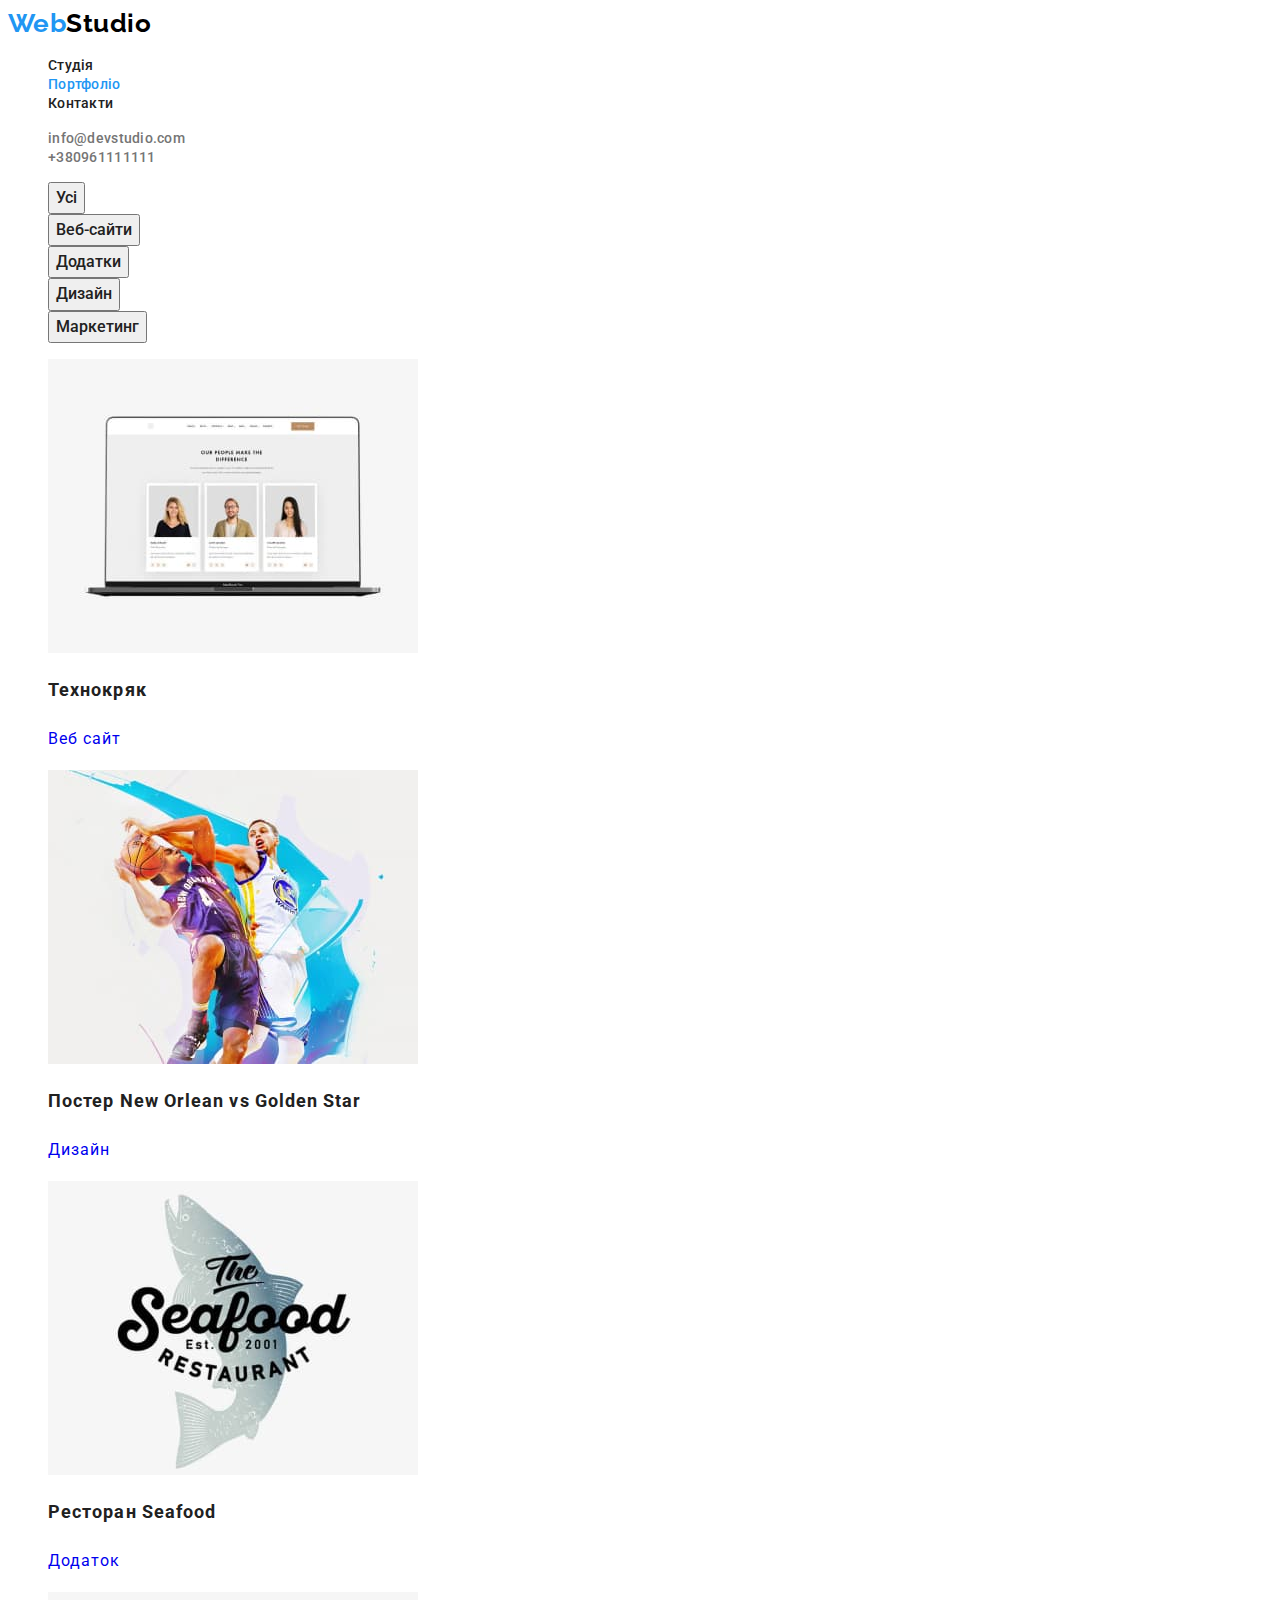
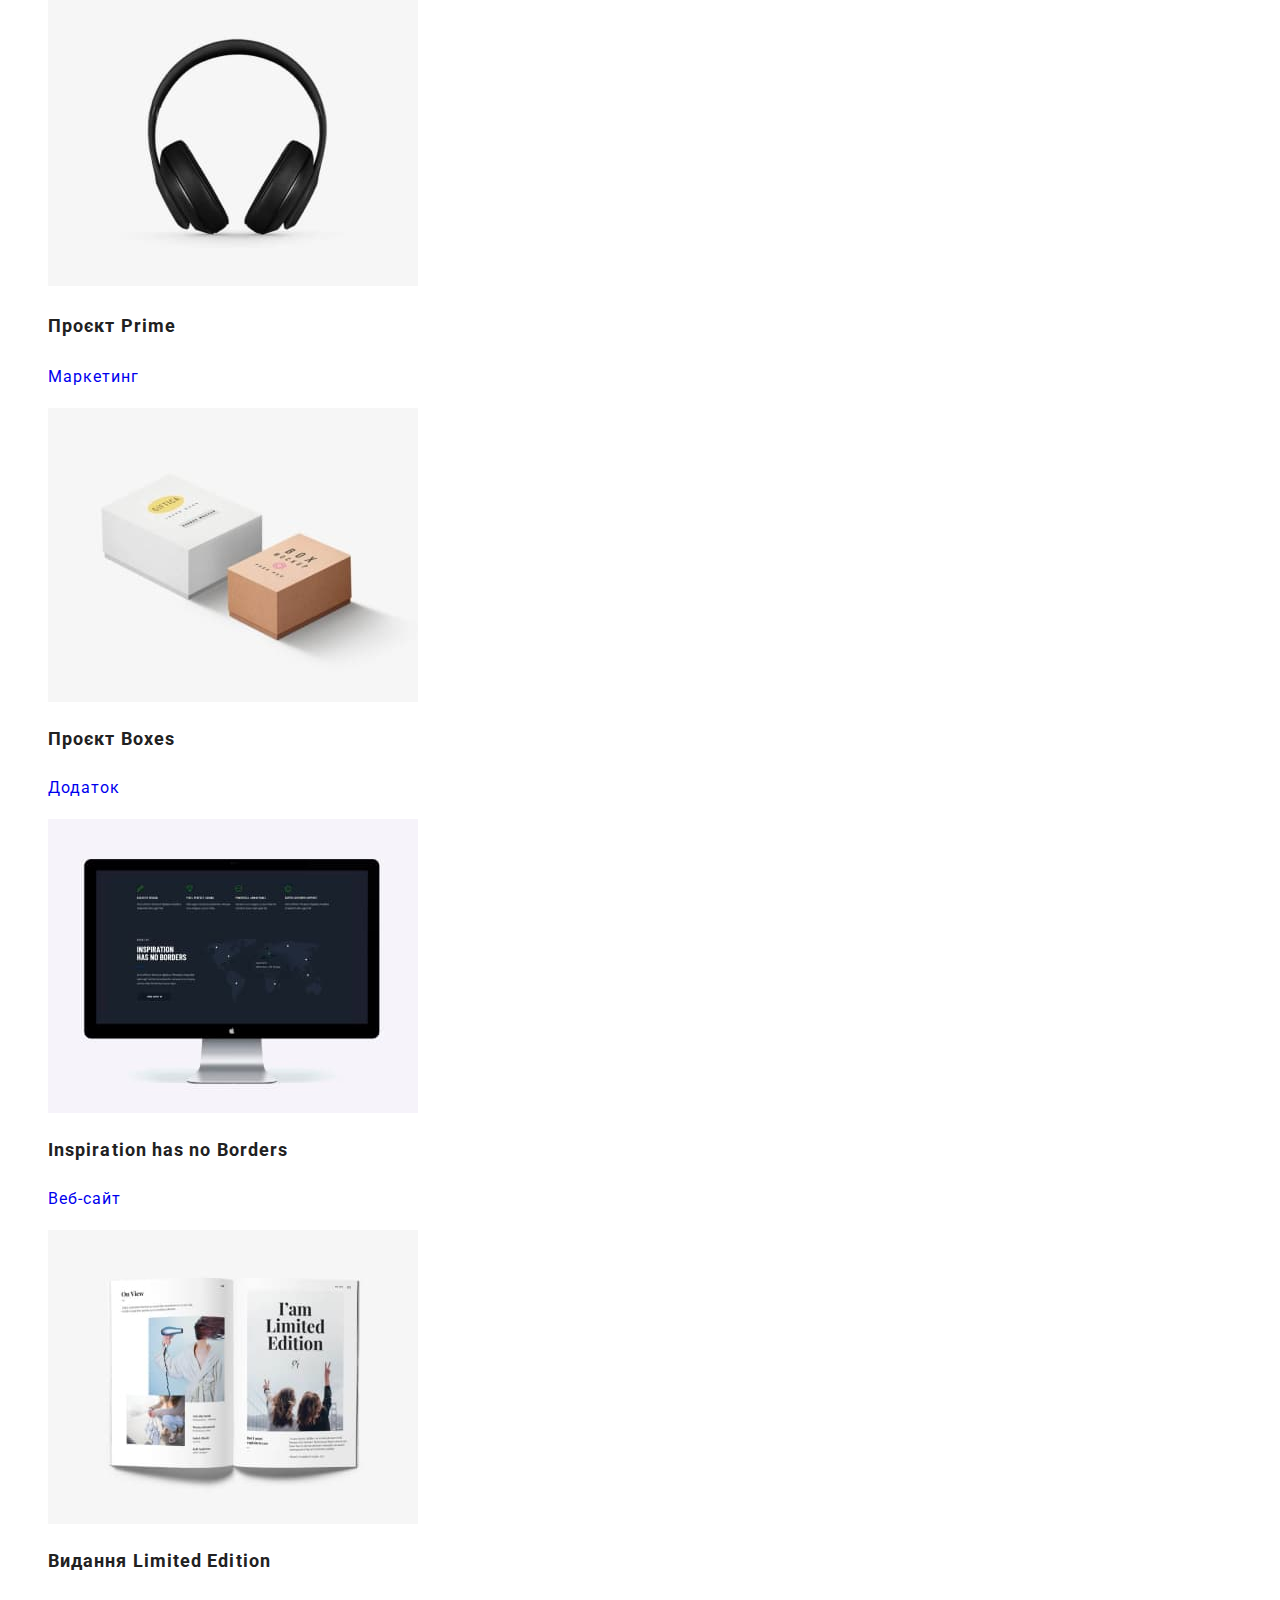
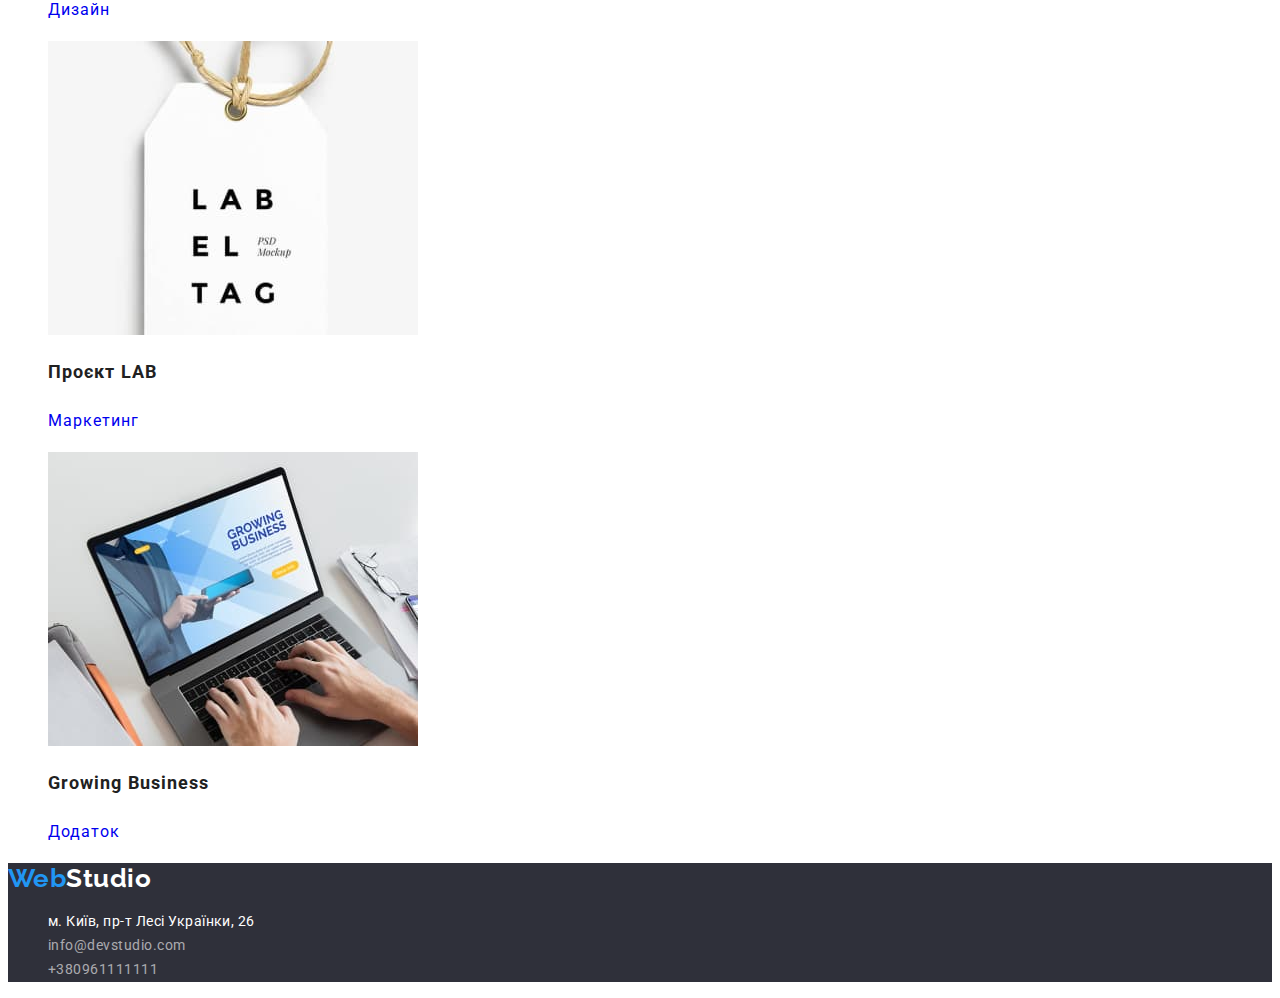
==== portfolio.html @ b1cc5247 "Initial commit" ====
<!DOCTYPE html>
<html lang="uk">

<head>
    <meta charset="UTF-8">
    <meta http-equiv="X-UA-Compatible" content="IE=edge">
    <meta name="viewport" content="width=device-width, initial-scale=1.0">
    <title>WebStudio</title>
    <link rel="preconnect" href="https://fonts.googleapis.com">
    <link rel="preconnect" href="https://fonts.gstatic.com" crossorigin>
    <link href="https://fonts.googleapis.com/css2?family=Raleway:wght@700&family=Roboto:wght@400;500;700;900&display=swap"
        rel="stylesheet"> 
        
    <link rel="stylesheet" href="./css/styles.css">
</head>

<body>
    <!--шапка сайта-->
    <header class="page-header">
        <nav>
            <a href=".index.html" class="logo">
                <span>Web</span><span class="logo-studioheader">Studio</span> </a>
            <ul class ="nav">
                <li> <a class="nav-link" href="./index.html"> Студія </a></li>
                <li> <a class="nav-link current" href="./portfolio.html" > Портфоліо </a></li>
                <li> <a class="nav-link" href="#" > Контакти </a></li>
            </ul>
        </nav>

        <ul class="contact">
            <li> <a class="contact-list" href="mailto:info@devstudio.com">info@devstudio.com </a> </li>
            <li> <a class="contact-list" href="tel:+380961111111">+380961111111</a></li>
        </ul>
    </header>

    <!-- універсальний контент сторінки -->
    <main>
        
        <section>

            <h1 class = "visually-hidden"> Portfolio </h1>
            
                     
            <Ul>

                <li> <button type ="button" class="portfolio-button"> Усі </button> </li>
                <li> <button type ="button" class="portfolio-button">  Веб-сайти </button> </li>
                <li> <button type ="button" class="portfolio-button">  Додатки </button> </li>
                <li> <button type ="button" class="portfolio-button"> Дизайн  </button> </li>
                <li> <button type ="button" class="portfolio-button">  Маркетинг </button> </li>

            </Ul>

                <Ul>
                <li>
                    <a class="project" href="#">
                    <img src="./images/technokriak.jpg" alt="Технокряк вебсайти" width="370" class="photo-background">
                    <h2 class="projects-title"> Технокряк </h2>
                    <p class="projects-filter"> Веб сайт </p>
                    </a>
                </li>
                <li>
                    <a class="project" href="#">
                    <img src="./images/neworlean.jpg" alt="Постер New Orlean vs Golden Star" width="370" class="photo-background">
                    <h2 class="projects-title"> Постер New Orlean vs Golden Star </h2>
                    <p class="projects-filter"> Дизайн </p>
                    </a>
                </li>
                <li>
                    <a class="project" href="#">
                    <img src="./images/seafood.jpg" alt=" Додаток ресторана Seafood" width="370" class="photo-background">
                    <h2 class="projects-title"> Ресторан Seafood </h2>
                    <p class="projects-filter"> Додаток </p>
                    </a>
                </li>
                <li>
                    <a class="project" href="#">
                    <img src="./images/prime.jpg" alt="Проєкт Prime" width="370" class="photo-background">
                    <h3 class="projects-title"> Проєкт Prime </h3>
                    <p class="projects-filter"> Маркетинг </p>
                    </a>
                </li>
                <li>
                    <a class="project" href="#">
                    <img src="./images/boxes.jpg" alt="Додаток Boxes" width="370" class="photo-background">
                    <h2 class="projects-title"> Проєкт Boxes </h2>
                    <p class="projects-filter"> Додаток </p>
                    </a>
                </li>
                <li>
                    <a class="project" href="#">
                    <img src="./images/inspiration.jpg" alt=" Веб сайт Inspiration has no borders" width="370" class="photo-background">
                    <h2 class="projects-title"> Inspiration has no Borders </h2>
                    <p class="projects-filter"> Веб-сайт </p>
                    </a>
                </li>
                <li>
                    <a class="project" href="#"> 
                    <img src="./images/limitededition.jpg" alt="Видання Limited Edition" width="370" class="photo-background">
                    <h2 class="projects-title"> Видання Limited Edition </h2>
                    <p class="projects-filter"> Дизайн </p>
                    </a>
                </li>
                <li>
                    <a class="project" href="#">
                    <img src="./images/lab.jpg" alt="Проєкт Lab" width="370" class="photo-background">
                <h2 class="projects-title"> Проєкт LAB </h2>
                <p class="projects-filter"> Маркетинг </p>
                    </a>
                </li>
                <li>
                    <a class="project" href="#">
                    <img src="./images/growingbusiness.jpg" alt="Додаток Growing Business" width="370" class="photo-background">
                    <h2 class="projects-title"> Growing Business </h2>
                    <p class="projects-filter"> Додаток </p>
                    </a>
                </li>

            </Ul>


        </section>


    </main>

    <!-- підвал сайта -->
    <footer>
        <a href=".index.html" class="logo">
            <span class="logo-web">Web</span><span class="logo-studiofooter">Studio</span> </a>
        <address>
            <Ul>
                <li> <a class="address-list googlemap" href="https://goo.gl/maps/CPtrU1FHBa2aNyZL9" target="_blank" rel="noopener noreferrer nofollow"> м. Київ, пр-т Лесі Українки, 26</a></li>
                <li> <a class="address-list email" href="mailto:info@devstudio.com"> info@devstudio.com </a> </li>
                <li> <a class="address-list phone" href="tel:+380961111111"> +380961111111</a> </li>
            </Ul>
        </address>
    </footer>
    </body>
    
    </html>
---- css/styles.css ----
:root {

    --paragraf-color: #757575;
    --header-color: #212121;
    --text-accent-color: #2196F3;
    --background-color: #ffffff;
    --secondary-background-color: #F5F4FA;
}

body {
background-color: var(--background-color);
color: var(--paragraf-color);
font-family: 'Roboto', sans-serif;
letter-spacing: 0.03em;


}

/* прибирання маркерів */
ul {
list-style: none;
}

/*фоновий колір Наші Цінності - #F5F5F5*/
/*фоновий колір для Наша Команда - #F5F4FA*/
/*білий колір #FFFFFF*/
/* основний колір тексту сірий - #757575 */
/* другорядний колір тексту чорний- заголовки - #212121 */
/*колір акценту текста синій #2196F3  */
/*додатковий чорний на лого - #000000 */
/*фоновий колір героя та футера- #2F303A*/
/* колір телефону та пошти в футері - rgba(255, 255, 255, 0.6)*/

/* стилі хедера */

.logo {
    color: var(--text-accent-color);

    font-family: 'Raleway', sans-serif;
    font-weight: 700;
    font-size: 26px;
    line-height: 1.2;
 
    text-decoration: none;
  
}

.logo-studioheader { 
color: #000000;

}

.logo-studiofooter {
color: var(--background-color);

}

.nav .nav-link.current {
    color: var(--text-accent-color);
}
.nav-link {
    color: var(--header-color);

    font-weight: 500;
    font-size: 14px;
    line-height: 1.14;
    letter-spacing: 0.02em;
    text-decoration: none;
    list-style-type: none;
}
.nav-link:hover, .nav-link:focus {
    color: var(--text-accent-color);

    font-weight: 500;
    font-size: 14px;
    line-height: 1.14;
    letter-spacing: 0.02em;
} 

.contact-list {
    color: var(--paragraf-color);

    font-weight: 500;
    font-size: 14px;
    line-height: 1.14;
    letter-spacing: 0.02em;
    text-decoration: none;
    
}

.contact-list:hover, .contact-list:focus {
    color: var(--text-accent-color);

    font-weight: 500;
    font-size: 14px;
    line-height: 1.14;
    letter-spacing: 0.02em;
}

    /* стилі головної сторінки */

.hero {
    background-color: #2F303A;
}

.hero-title {
    color: var(--background-color);
  
        font-weight: 900;
        font-size: 44px;
        line-height: 1.36;
        text-align: center;
        letter-spacing: 0.06em;
        text-transform: uppercase;
}


.hero-button {
    background-color: var(--text-accent-color);
    color: var(--background-color);

    font-family: inherit;
        font-weight: 700;
        font-size: 16px;
        line-height: 1.88;
        text-align: center;
        letter-spacing: 0.06em;

        cursor: pointer
}

.hero-button:hover, .hero-button:focus {
    background-color: #188CE8;
    
    }
.visually-hidden {
    position: absolute;
    white-space: nowrap;
    width: 1px;
    height: 1px;
    overflow: hidden;
    border: 0;
    padding: 0;
    clip: rect(0 0 0 0);
    clip-path: inset(50%);
    margin: -1px;
}

.section-title {
    color: var(--header-color);

    font-weight: 700;
    font-size: 36px;
    line-height: 1.16;
    text-align: center;
}


.title-name {
    color: var(--header-color);

    font-weight: 700;
    font-size: 14px;
    line-height: 1.14;
    text-transform: uppercase;
}
.values {

    font-size: 14px;
    line-height: 1.71;
}

.team {
   background-color: var(--secondary-background-color); 
   
}

.team-item {
    background-color: var(--background-color);
}

.team-member {
    color: var(--header-color);

    font-weight: 500;
    font-size: 16px;
    line-height: 1.19;
}

.team-profession {
    font-weight: 400;
    font-size: 16px;
    line-height: 1.19;
}
/* стилі сторінки Портфоліо */

.portfolio-button {

    background-color: var (--secondary-background-color);
    color: var(--header-color);
    font-family: inherit;
    font-weight: 500;
    font-size: 16px;
    line-height: 1.63;

    cursor: pointer
}

.portfolio-button:hover, .portfolio-button:focus {

    background-color: var(--text-accent-color);
    color: var(--background-color);
   
}

.photo-background {
    background-color: #EEEEEE;
}

.project {
text-decoration: none;

}
     
.projects-title {
    color: var(--header-color);

    font-weight: 700;
    font-size: 18px;
    line-height: 2;
    letter-spacing: 0.06em;
    text-decoration: none;
    list-style-type: none;
}

.projects-filter {

    color: var(--paragraf-color)
    
    font-size: 16px;
    line-height: 1.88;
    letter-spacing: 0.06em;
}

/* стилі футера */

footer {
    background-color: #2F303A;
}


.address-list {

    font-style: normal;
    font-size: 14px;
    line-height: 1.71;
    text-decoration: none;
    list-style-type: none;
    }

.adress-list:focus,
.address-list:hover {
    color: var(--text-accent-color);

    font-style: normal;
    font-size: 14px;
    line-height: 1.71;
    
}

.googlemap {
    color: var(--background-color);
}

.email, .phone {color: rgba(255, 255, 255, 0.6) }
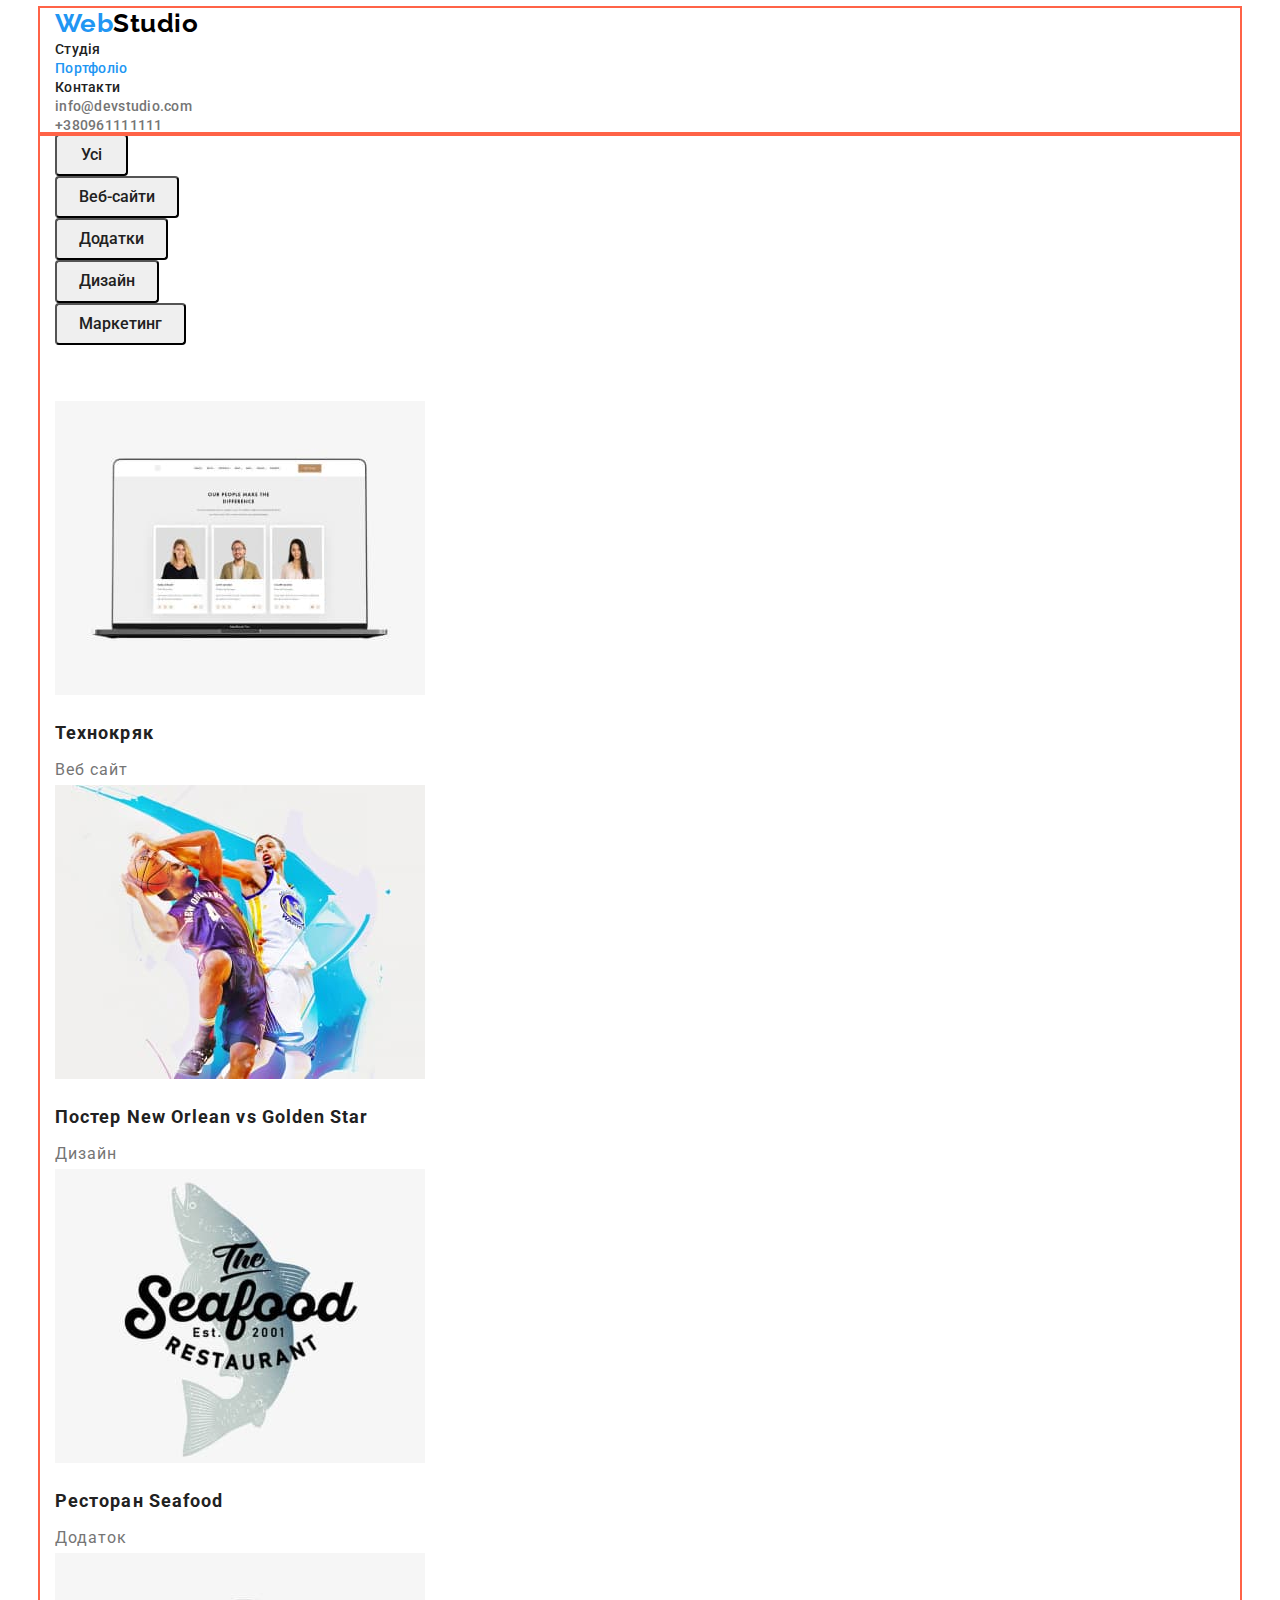
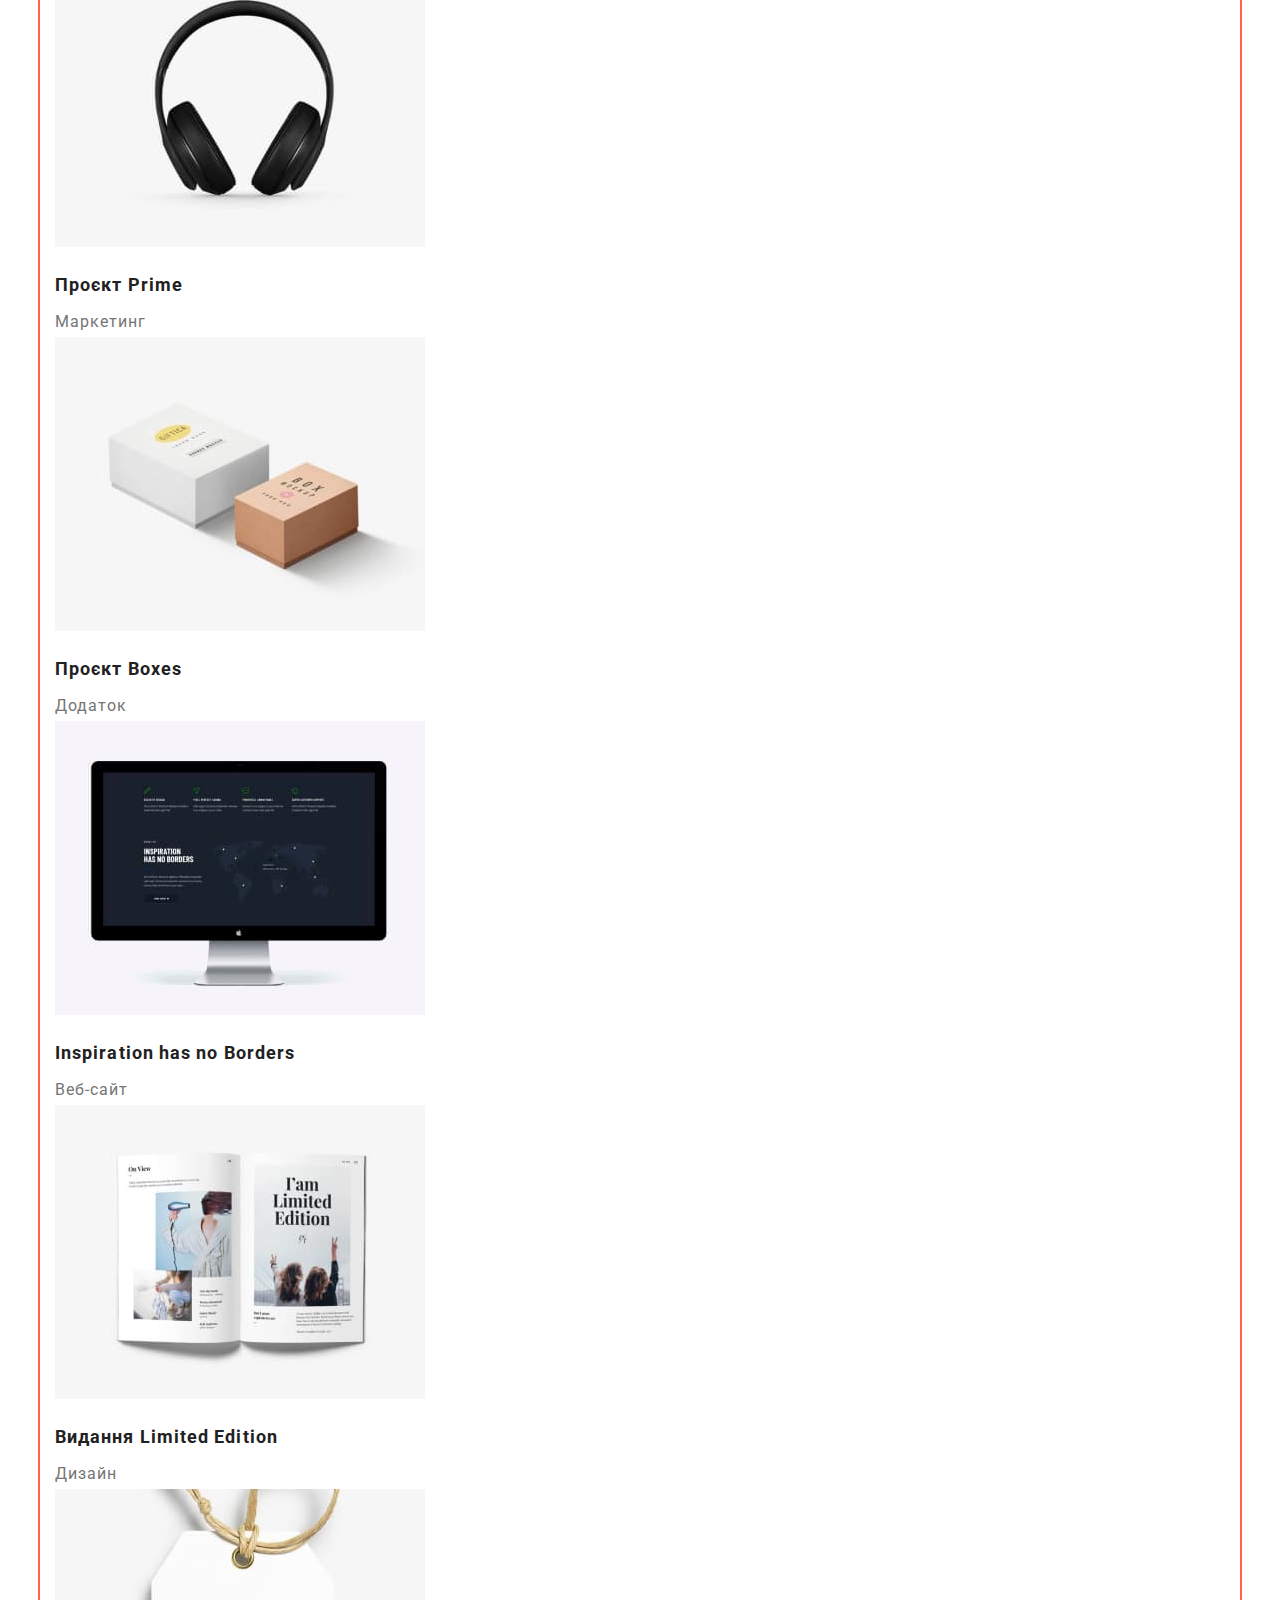
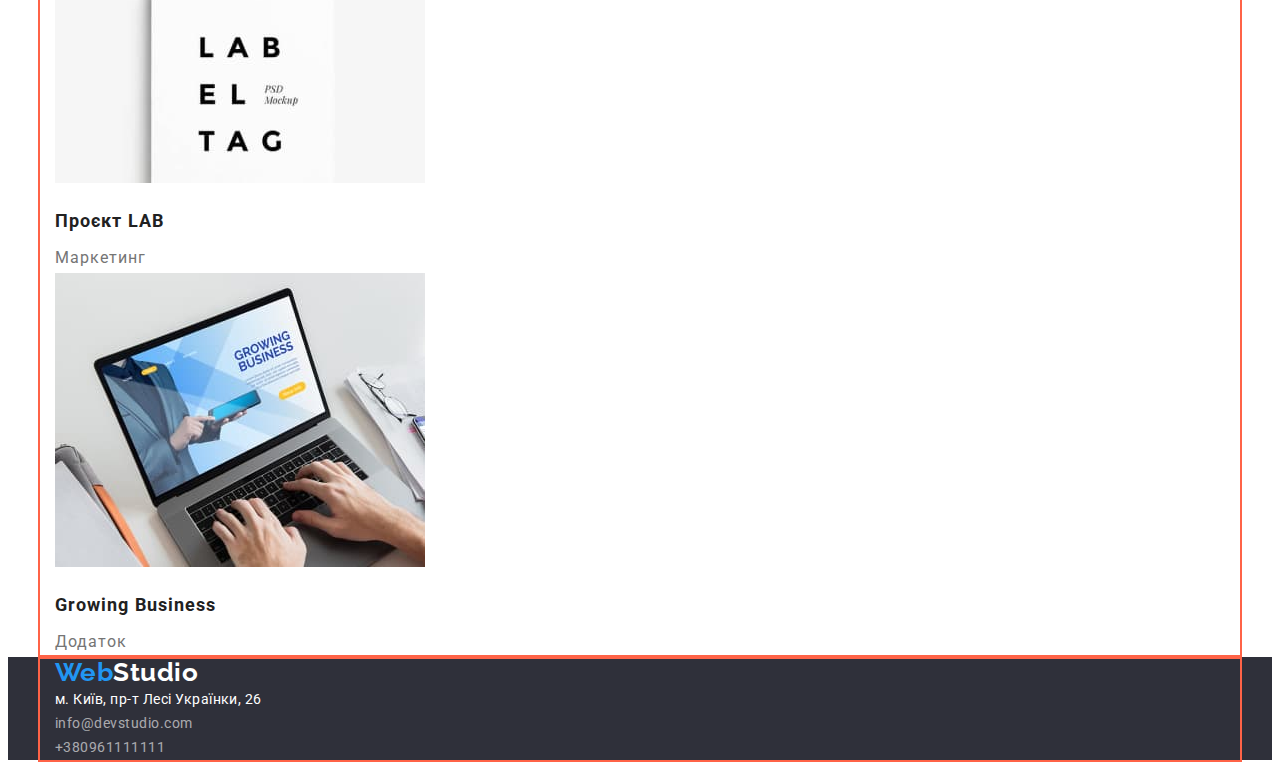
==== commit f7449445: "Домашка 3 марджини" ====
--- a/portfolio.html
+++ b/portfolio.html
@@ -10,13 +10,16 @@
     <link rel="preconnect" href="https://fonts.gstatic.com" crossorigin>
     <link href="https://fonts.googleapis.com/css2?family=Raleway:wght@700&family=Roboto:wght@400;500;700;900&display=swap"
         rel="stylesheet"> 
-        
+    <link rel="stylesheet" href="https://cdnjs.cloudflare.com/ajax/libs/modern-normalize/1.1.0/modern-normalize.min.css"
+        integrity="sha512-wpPYUAdjBVSE4KJnH1VR1HeZfpl1ub8YT/NKx4PuQ5NmX2tKuGu6U/JRp5y+Y8XG2tV+wKQpNHVUX03MfMFn9Q=="
+        crossorigin="anonymous" referrerpolicy="no-referrer" />
     <link rel="stylesheet" href="./css/styles.css">
 </head>
 
 <body>
     <!--шапка сайта-->
     <header class="page-header">
+        <div class="container">
         <nav>
             <a href=".index.html" class="logo">
                 <span>Web</span><span class="logo-studioheader">Studio</span> </a>
@@ -31,17 +34,18 @@
             <li> <a class="contact-list" href="mailto:info@devstudio.com">info@devstudio.com </a> </li>
             <li> <a class="contact-list" href="tel:+380961111111">+380961111111</a></li>
         </ul>
+        </div>
     </header>
 
     <!-- універсальний контент сторінки -->
     <main>
-        
         <section>
+            <div class="container"> 
 
             <h1 class = "visually-hidden"> Portfolio </h1>
             
                      
-            <Ul>
+            <Ul class="button-list">
 
                 <li> <button type ="button" class="portfolio-button"> Усі </button> </li>
                 <li> <button type ="button" class="portfolio-button">  Веб-сайти </button> </li>
@@ -51,66 +55,66 @@
 
             </Ul>
 
-                <Ul>
+                <Ul class="Project-list">
                 <li>
                     <a class="project" href="#">
-                    <img src="./images/technokriak.jpg" alt="Технокряк вебсайти" width="370" class="photo-background">
+                    <img  class="project-image" src="./images/technokriak.jpg" alt="Технокряк вебсайти" width="370" class="photo-background">
                     <h2 class="projects-title"> Технокряк </h2>
                     <p class="projects-filter"> Веб сайт </p>
                     </a>
                 </li>
                 <li>
                     <a class="project" href="#">
-                    <img src="./images/neworlean.jpg" alt="Постер New Orlean vs Golden Star" width="370" class="photo-background">
+                    <img class="project-image" src="./images/neworlean.jpg" alt="Постер New Orlean vs Golden Star" width="370" class="photo-background">
                     <h2 class="projects-title"> Постер New Orlean vs Golden Star </h2>
                     <p class="projects-filter"> Дизайн </p>
                     </a>
                 </li>
                 <li>
                     <a class="project" href="#">
-                    <img src="./images/seafood.jpg" alt=" Додаток ресторана Seafood" width="370" class="photo-background">
+                    <img class="project-image" src="./images/seafood.jpg" alt=" Додаток ресторана Seafood" width="370" class="photo-background">
                     <h2 class="projects-title"> Ресторан Seafood </h2>
                     <p class="projects-filter"> Додаток </p>
                     </a>
                 </li>
                 <li>
                     <a class="project" href="#">
-                    <img src="./images/prime.jpg" alt="Проєкт Prime" width="370" class="photo-background">
+                    <img class="project-image" src="./images/prime.jpg" alt="Проєкт Prime" width="370" class="photo-background">
                     <h3 class="projects-title"> Проєкт Prime </h3>
                     <p class="projects-filter"> Маркетинг </p>
                     </a>
                 </li>
                 <li>
                     <a class="project" href="#">
-                    <img src="./images/boxes.jpg" alt="Додаток Boxes" width="370" class="photo-background">
+                    <img class="project-image" src="./images/boxes.jpg" alt="Додаток Boxes" width="370" class="photo-background">
                     <h2 class="projects-title"> Проєкт Boxes </h2>
                     <p class="projects-filter"> Додаток </p>
                     </a>
                 </li>
                 <li>
                     <a class="project" href="#">
-                    <img src="./images/inspiration.jpg" alt=" Веб сайт Inspiration has no borders" width="370" class="photo-background">
+                    <img class="project-image" src="./images/inspiration.jpg" alt=" Веб сайт Inspiration has no borders" width="370" class="photo-background">
                     <h2 class="projects-title"> Inspiration has no Borders </h2>
                     <p class="projects-filter"> Веб-сайт </p>
                     </a>
                 </li>
                 <li>
                     <a class="project" href="#"> 
-                    <img src="./images/limitededition.jpg" alt="Видання Limited Edition" width="370" class="photo-background">
+                    <img class="project-image" src="./images/limitededition.jpg" alt="Видання Limited Edition" width="370" class="photo-background">
                     <h2 class="projects-title"> Видання Limited Edition </h2>
                     <p class="projects-filter"> Дизайн </p>
                     </a>
                 </li>
                 <li>
                     <a class="project" href="#">
-                    <img src="./images/lab.jpg" alt="Проєкт Lab" width="370" class="photo-background">
+                    <img class="project-image" src="./images/lab.jpg" alt="Проєкт Lab" width="370" class="photo-background">
                 <h2 class="projects-title"> Проєкт LAB </h2>
                 <p class="projects-filter"> Маркетинг </p>
                     </a>
                 </li>
                 <li>
                     <a class="project" href="#">
-                    <img src="./images/growingbusiness.jpg" alt="Додаток Growing Business" width="370" class="photo-background">
+                    <img class="project-image" src="./images/growingbusiness.jpg" alt="Додаток Growing Business" width="370" class="photo-background">
                     <h2 class="projects-title"> Growing Business </h2>
                     <p class="projects-filter"> Додаток </p>
                     </a>
@@ -118,7 +122,7 @@
 
             </Ul>
 
-
+            </div>
         </section>
 
 
@@ -126,7 +130,8 @@
 
     <!-- підвал сайта -->
     <footer>
-        <a href=".index.html" class="logo">
+        <div class="container">
+        <a href=".index.html" class="logo logo-footer">
             <span class="logo-web">Web</span><span class="logo-studiofooter">Studio</span> </a>
         <address>
             <Ul>
@@ -135,6 +140,7 @@
                 <li> <a class="address-list phone" href="tel:+380961111111"> +380961111111</a> </li>
             </Ul>
         </address>
+        </div>
     </footer>
     </body>
     
--- a/css/styles.css
+++ b/css/styles.css
@@ -14,12 +14,40 @@
 font-family: 'Roboto', sans-serif;
 letter-spacing: 0.03em;
 
-
-}
-
-/* прибирання маркерів */
+}
+
+/* Класс для обнуления базовых свойств у списков (ul) */
 ul {
 list-style: none;
+padding: 0;
+margin: 0;
+}
+
+/* Стили для обнуления верхних отступов у элементов */
+h1,
+h2,
+h3,
+h4,
+h5,
+h6,
+p {
+  margin-top: 0;
+}
+
+/* Класс для обнуления базовых свойств у ссылок */
+.link {
+  text-decoration: none;
+  color: inherit;
+}
+/* Свойства для корректного отображения картинок */
+img {
+  display: block;
+  max-width: 100%;
+  height: auto;
+}
+/* Свойства для обнуления курсива у address */
+address {
+  font-style: normal;
 }
 
 /*фоновий колір Наші Цінності - #F5F5F5*/
@@ -34,6 +62,22 @@
 
 /* стилі хедера */
 
+
+.page-header {
+    background-color: var(--background-color);
+}
+
+.container {
+    width: 1170px;
+    padding-left: 15px;
+    padding-right: 15px;
+    outline: 2px solid tomato;
+    margin-left: auto;
+    margin-right: auto;
+
+}
+
+
 .logo {
     color: var(--text-accent-color);
 
@@ -51,11 +95,17 @@
 
 }
 
+.logo-footer {
+    margin-bottom: 20px;
+
+}
+
 .logo-studiofooter {
 color: var(--background-color);
 
 }
 
+
 .nav .nav-link.current {
     color: var(--text-accent-color);
 }
@@ -101,10 +151,21 @@
     /* стилі головної сторінки */
 
 .hero {
+
+    outline: 2px solid tomato;
+
+    text-align: center;
     background-color: #2F303A;
-}
+    
+    }
 
 .hero-title {
+
+    outline: 2px solid #ffffff;
+
+    margin-top: 0;
+    margin-bottom: 30px;
+
     color: var(--background-color);
   
         font-weight: 900;
@@ -117,6 +178,12 @@
 
 
 .hero-button {
+
+    border-radius: 4px;
+    box-shadow: 0px 4px 4px rgba(0, 0, 0, 0.15);
+        padding: 10px 32px;
+        min-width: 216px;
+
     background-color: var(--text-accent-color);
     color: var(--background-color);
 
@@ -132,6 +199,7 @@
 
 .hero-button:hover, .hero-button:focus {
     background-color: #188CE8;
+    
     
     }
 .visually-hidden {
@@ -148,6 +216,8 @@
 }
 
 .section-title {
+    margin-bottom: 50px;
+
     color: var(--header-color);
 
     font-weight: 700;
@@ -158,6 +228,10 @@
 
 
 .title-name {
+
+    margin-top: 0;
+    margin-bottom: 10px;
+
     color: var(--header-color);
 
     font-weight: 700;
@@ -167,6 +241,8 @@
 }
 .values {
 
+    margin-top: 0;
+    margin-bottom: 0;
     font-size: 14px;
     line-height: 1.71;
 }
@@ -178,9 +254,18 @@
 
 .team-item {
     background-color: var(--background-color);
+    border: 2px dashed #2196F3;
+   
+        
+}
+
+.team-photo {
+    margin-bottom: 30px;
 }
 
 .team-member {
+    margin-bottom: 10 px;
+
     color: var(--header-color);
 
     font-weight: 500;
@@ -189,13 +274,23 @@
 }
 
 .team-profession {
+    margin-bottom: 0;
+
     font-weight: 400;
     font-size: 16px;
     line-height: 1.19;
 }
 /* стилі сторінки Портфоліо */
 
+.button-list {
+    margin-bottom: 56px;
+}
+
 .portfolio-button {
+
+    border-radius: 4px;
+    padding: 6px 22px;
+    min-width: 73px;
 
     background-color: var (--secondary-background-color);
     color: var(--header-color);
@@ -208,6 +303,8 @@
 }
 
 .portfolio-button:hover, .portfolio-button:focus {
+
+    padding: 6px 25px;
 
     background-color: var(--text-accent-color);
     color: var(--background-color);
@@ -221,9 +318,16 @@
 .project {
 text-decoration: none;
 
+
+}
+
+.project-image {
+    margin-bottom: 20px;
 }
      
 .projects-title {
+
+    margin-bottom: 4px;
     color: var(--header-color);
 
     font-weight: 700;
@@ -236,7 +340,9 @@
 
 .projects-filter {
 
-    color: var(--paragraf-color)
+    margin-bottom: 0;
+
+    color: var(--paragraf-color);
     
     font-size: 16px;
     line-height: 1.88;
@@ -270,9 +376,20 @@
 }
 
 .googlemap {
+
+    margin-bottom: 9px;
     color: var(--background-color);
-}
-
-.email, .phone {color: rgba(255, 255, 255, 0.6) }
-
-
+
+}
+
+.email {
+
+    color: rgba(255, 255, 255, 0.6);
+    margin-bottom: 9px;
+}
+
+.phone {color: rgba(255, 255, 255, 0.6);
+    padding-bottom: 15px;
+}
+
+
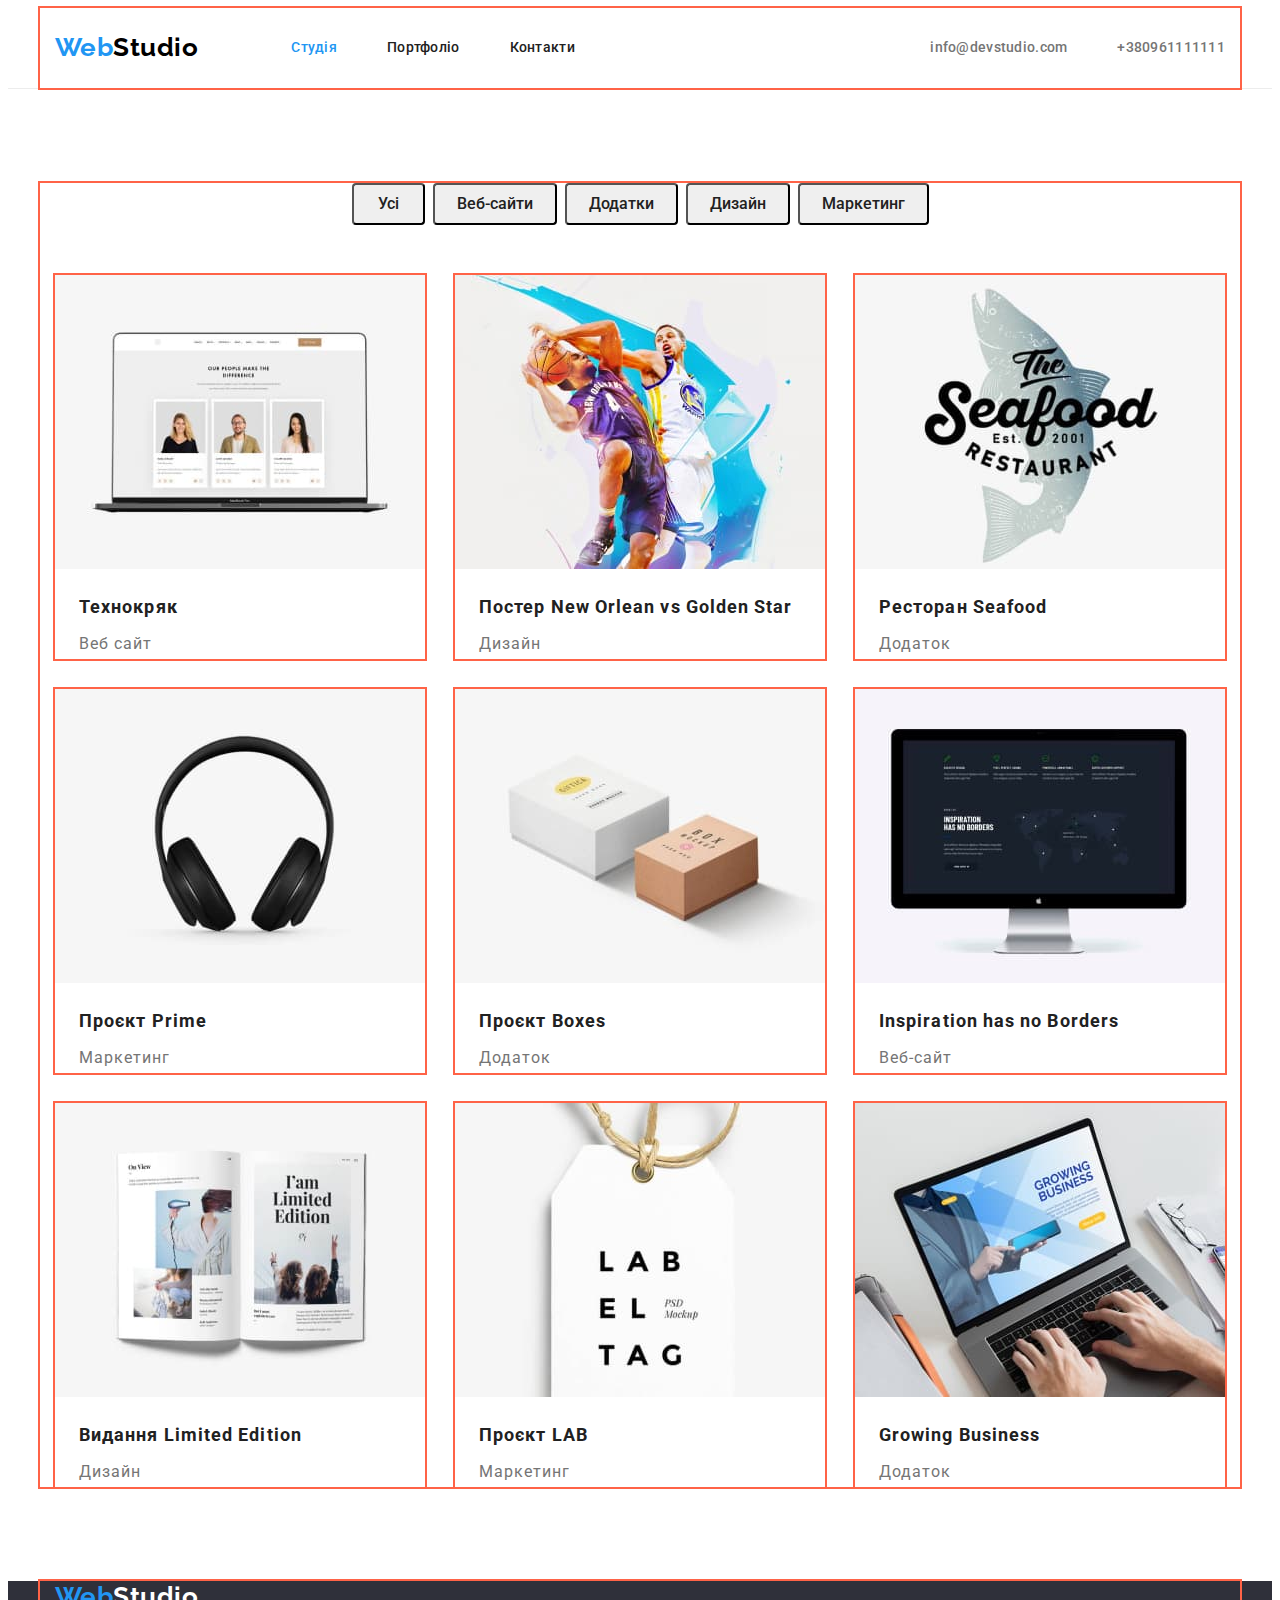
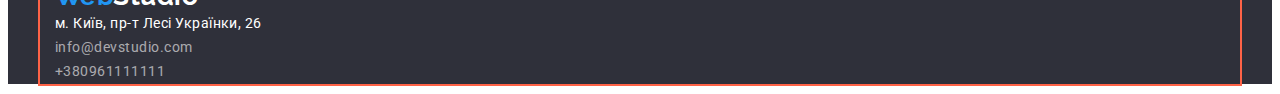
==== commit 7677974e: "Домашка 3 флексбокси_фінал" ====
--- a/portfolio.html
+++ b/portfolio.html
@@ -1,4 +1,5 @@
 <!DOCTYPE html>
+
 <html lang="uk">
 
 <head>
@@ -19,21 +20,23 @@
 <body>
     <!--шапка сайта-->
     <header class="page-header">
-        <div class="container">
-        <nav>
-            <a href=".index.html" class="logo">
-                <span>Web</span><span class="logo-studioheader">Studio</span> </a>
-            <ul class ="nav">
-                <li> <a class="nav-link" href="./index.html"> Студія </a></li>
-                <li> <a class="nav-link current" href="./portfolio.html" > Портфоліо </a></li>
-                <li> <a class="nav-link" href="#" > Контакти </a></li>
+        <div class="container header-list">
+            <nav class="main-nav">
+                <a href=".index.html" class="logo">
+                    Web<span class="logo-studioheader">Studio</span> </a>
+    
+                <ul class="nav">
+                    <li class="item"> <a class="nav-link current" href="./index.html"> Студія </a></li>
+                    <li class="item"> <a class="nav-link" href="./portfolio.html"> Портфоліо </a></li>
+                    <li class="item"> <a class="nav-link" href="#"> Контакти </a></li>
+                </ul>
+            </nav>
+    
+            <ul class="contact">
+                <li class="contact-item"> <a class="contact-list" href="mailto:info@devstudio.com">info@devstudio.com </a>
+                </li>
+                <li class="contact-item"> <a class="contact-list" href="tel:+380961111111">+380961111111</a></li>
             </ul>
-        </nav>
-
-        <ul class="contact">
-            <li> <a class="contact-list" href="mailto:info@devstudio.com">info@devstudio.com </a> </li>
-            <li> <a class="contact-list" href="tel:+380961111111">+380961111111</a></li>
-        </ul>
         </div>
     </header>
 
@@ -47,74 +50,83 @@
                      
             <Ul class="button-list">
 
-                <li> <button type ="button" class="portfolio-button"> Усі </button> </li>
-                <li> <button type ="button" class="portfolio-button">  Веб-сайти </button> </li>
-                <li> <button type ="button" class="portfolio-button">  Додатки </button> </li>
-                <li> <button type ="button" class="portfolio-button"> Дизайн  </button> </li>
-                <li> <button type ="button" class="portfolio-button">  Маркетинг </button> </li>
+                <li class="button-item"> <button type ="button" class="portfolio-button"> Усі </button> </li>
+                <li class="button-item"> <button type ="button" class="portfolio-button">  Веб-сайти </button> </li>
+                <li class="button-item"> <button type ="button" class="portfolio-button">  Додатки </button> </li>
+                <li class="button-item"> <button type ="button" class="portfolio-button"> Дизайн  </button> </li>
+                <li class="button-item"> <button type ="button" class="portfolio-button">  Маркетинг </button> </li>
 
             </Ul>
 
-                <Ul class="Project-list">
-                <li>
+            <Ul class="project-list">
+
+                <li class="project-item">
                     <a class="project" href="#">
-                    <img  class="project-image" src="./images/technokriak.jpg" alt="Технокряк вебсайти" width="370" class="photo-background">
+                    <img  class="project-image" src="./images/technokriak.jpg" alt="Технокряк вебсайти" width="370">
                     <h2 class="projects-title"> Технокряк </h2>
                     <p class="projects-filter"> Веб сайт </p>
                     </a>
                 </li>
-                <li>
+
+                <li class="project-item">
                     <a class="project" href="#">
-                    <img class="project-image" src="./images/neworlean.jpg" alt="Постер New Orlean vs Golden Star" width="370" class="photo-background">
+                    <img class="project-image" src="./images/neworlean.jpg" alt="Постер New Orlean vs Golden Star" width="370">
                     <h2 class="projects-title"> Постер New Orlean vs Golden Star </h2>
                     <p class="projects-filter"> Дизайн </p>
                     </a>
                 </li>
-                <li>
+
+                <li class="project-item">
                     <a class="project" href="#">
-                    <img class="project-image" src="./images/seafood.jpg" alt=" Додаток ресторана Seafood" width="370" class="photo-background">
+                    <img class="project-image" src="./images/seafood.jpg" alt=" Додаток ресторана Seafood" width="370">
                     <h2 class="projects-title"> Ресторан Seafood </h2>
                     <p class="projects-filter"> Додаток </p>
                     </a>
                 </li>
-                <li>
+
+                <li class="project-item">
                     <a class="project" href="#">
-                    <img class="project-image" src="./images/prime.jpg" alt="Проєкт Prime" width="370" class="photo-background">
+                    <img class="project-image" src="./images/prime.jpg" alt="Проєкт Prime" width="370">
                     <h3 class="projects-title"> Проєкт Prime </h3>
                     <p class="projects-filter"> Маркетинг </p>
                     </a>
                 </li>
-                <li>
+
+                <li class="project-item">
                     <a class="project" href="#">
-                    <img class="project-image" src="./images/boxes.jpg" alt="Додаток Boxes" width="370" class="photo-background">
+                    <img class="project-image" src="./images/boxes.jpg" alt="Додаток Boxes" width="370">
                     <h2 class="projects-title"> Проєкт Boxes </h2>
                     <p class="projects-filter"> Додаток </p>
                     </a>
                 </li>
-                <li>
+
+                <li class="project-item">
                     <a class="project" href="#">
-                    <img class="project-image" src="./images/inspiration.jpg" alt=" Веб сайт Inspiration has no borders" width="370" class="photo-background">
+                    <img class="project-image" src="./images/inspiration.jpg" alt=" Веб сайт Inspiration has no borders" width="370">
                     <h2 class="projects-title"> Inspiration has no Borders </h2>
                     <p class="projects-filter"> Веб-сайт </p>
                     </a>
                 </li>
-                <li>
+
+                <li class="project-item">
                     <a class="project" href="#"> 
-                    <img class="project-image" src="./images/limitededition.jpg" alt="Видання Limited Edition" width="370" class="photo-background">
+                    <img class="project-image" src="./images/limitededition.jpg" alt="Видання Limited Edition" width="370">
                     <h2 class="projects-title"> Видання Limited Edition </h2>
                     <p class="projects-filter"> Дизайн </p>
                     </a>
                 </li>
-                <li>
+
+                <li class="project-item">
                     <a class="project" href="#">
-                    <img class="project-image" src="./images/lab.jpg" alt="Проєкт Lab" width="370" class="photo-background">
+                    <img class="project-image" src="./images/lab.jpg" alt="Проєкт Lab" width="370">
                 <h2 class="projects-title"> Проєкт LAB </h2>
                 <p class="projects-filter"> Маркетинг </p>
                     </a>
                 </li>
-                <li>
+
+                <li class="project-item">
                     <a class="project" href="#">
-                    <img class="project-image" src="./images/growingbusiness.jpg" alt="Додаток Growing Business" width="370" class="photo-background">
+                    <img class="project-image" src="./images/growingbusiness.jpg" alt="Додаток Growing Business" width="370">
                     <h2 class="projects-title"> Growing Business </h2>
                     <p class="projects-filter"> Додаток </p>
                     </a>
--- a/css/styles.css
+++ b/css/styles.css
@@ -21,6 +21,12 @@
 list-style: none;
 padding: 0;
 margin: 0;
+}
+
+.list {
+    list-style: none;
+    padding-left: 0;
+    margin: 0;
 }
 
 /* Стили для обнуления верхних отступов у элементов */
@@ -65,20 +71,39 @@
 
 .page-header {
     background-color: var(--background-color);
+    border-bottom: 1px solid #ECECEC;
+   
 }
 
 .container {
     width: 1170px;
     padding-left: 15px;
     padding-right: 15px;
-    outline: 2px solid tomato;
+
     margin-left: auto;
     margin-right: auto;
 
-}
-
+    
+
+    outline: 2px solid tomato;
+    
+
+}
+
+.section {
+    padding-top: 94px;
+    padding-bottom: 94px;
+}
+
+.header-list {
+    display: flex;
+    align-items: center;
+   
+    
+}
 
 .logo {
+
     color: var(--text-accent-color);
 
     font-family: 'Raleway', sans-serif;
@@ -105,11 +130,30 @@
 
 }
 
+.main-nav {
+    display: flex;
+    align-items: center;
+}
+
+.nav {
+    display: flex;
+    margin-left: 93px;
+    
+}
+
+.nav .item + .item {
+    margin-left: 50px;
+
+}
 
 .nav .nav-link.current {
     color: var(--text-accent-color);
 }
 .nav-link {
+    display: block; 
+    padding-top: 32px;
+    padding-bottom: 32px;
+
     color: var(--header-color);
 
     font-weight: 500;
@@ -128,7 +172,20 @@
     letter-spacing: 0.02em;
 } 
 
+.contact {
+    display: flex;
+    margin-left: auto;
+}
+
+.contact .contact-item + .contact-item {
+    margin-left: 50px;
+}
+
 .contact-list {
+    display: block;
+    padding-top: 32px;
+    padding-bottom: 32px;
+
     color: var(--paragraf-color);
 
     font-weight: 500;
@@ -161,10 +218,9 @@
 
 .hero-title {
 
-    outline: 2px solid #ffffff;
-
+    padding-top: 200px;
     margin-top: 0;
-    margin-bottom: 30px;
+    margin-bottom: 40px;
 
     color: var(--background-color);
   
@@ -179,10 +235,12 @@
 
 .hero-button {
 
+    margin-bottom: 200px;
     border-radius: 4px;
     box-shadow: 0px 4px 4px rgba(0, 0, 0, 0.15);
         padding: 10px 32px;
         min-width: 216px;
+      
 
     background-color: var(--text-accent-color);
     color: var(--background-color);
@@ -215,6 +273,13 @@
     margin: -1px;
 }
 
+.section-list .section-item + .section-item {
+
+    margin-left: 30px;
+
+}
+
+
 .section-title {
     margin-bottom: 50px;
 
@@ -239,6 +304,12 @@
     line-height: 1.14;
     text-transform: uppercase;
 }
+
+.section-list {
+    display: flex;
+
+}
+
 .values {
 
     margin-top: 0;
@@ -246,6 +317,8 @@
     font-size: 14px;
     line-height: 1.71;
 }
+
+
 
 .team {
    background-color: var(--secondary-background-color); 
@@ -254,7 +327,9 @@
 
 .team-item {
     background-color: var(--background-color);
-    border: 2px dashed #2196F3;
+    
+    box-shadow: 0px 1px 3px rgba(0, 0, 0, 0.12), 0px 1px 1px rgba(0, 0, 0, 0.14), 0px 2px 1px rgba(0, 0, 0, 0.2);
+    border-radius: 0px 0px 4px 4px;
    
         
 }
@@ -271,20 +346,31 @@
     font-weight: 500;
     font-size: 16px;
     line-height: 1.19;
+    text-align: center;
 }
 
 .team-profession {
-    margin-bottom: 0;
+    margin-bottom: 30px;
 
     font-weight: 400;
     font-size: 16px;
     line-height: 1.19;
+    text-align: center;
 }
 /* стилі сторінки Портфоліо */
 
 .button-list {
-    margin-bottom: 56px;
-}
+    display: flex;
+    margin-top: 94px;
+    margin-bottom: 50px;
+    justify-content: center;
+
+}
+
+.button-list .button-item + .button-item {
+    margin-left: 8px;
+}
+
 
 .portfolio-button {
 
@@ -315,10 +401,39 @@
     background-color: #EEEEEE;
 }
 
+
+.project-list {
+    
+
+    padding: 0;
+    margin: 0;
+    list-style: none;
+
+    display: flex;
+    flex-wrap: wrap;
+
+    margin-top: -30px;
+    margin-left: -30px;
+    margin-bottom: 94px;
+
+    
+    
+}
+
+.project-item {
+
+    flex-basis: calc(100% / 3 - 30px);
+
+    margin-left: 30px;
+    margin-top: 30px;
+    
+
+    outline: 2px solid tomato;
+}
+
 .project {
 text-decoration: none;
 
-
 }
 
 .project-image {
@@ -327,26 +442,31 @@
      
 .projects-title {
 
+    padding-left: 24px;
     margin-bottom: 4px;
+
     color: var(--header-color);
 
     font-weight: 700;
     font-size: 18px;
     line-height: 2;
     letter-spacing: 0.06em;
-    text-decoration: none;
-    list-style-type: none;
+
+    
 }
 
 .projects-filter {
 
     margin-bottom: 0;
-
+    padding-left: 24px;
     color: var(--paragraf-color);
-    
+
+       
     font-size: 16px;
     line-height: 1.88;
     letter-spacing: 0.06em;
+   
+       
 }
 
 /* стилі футера */
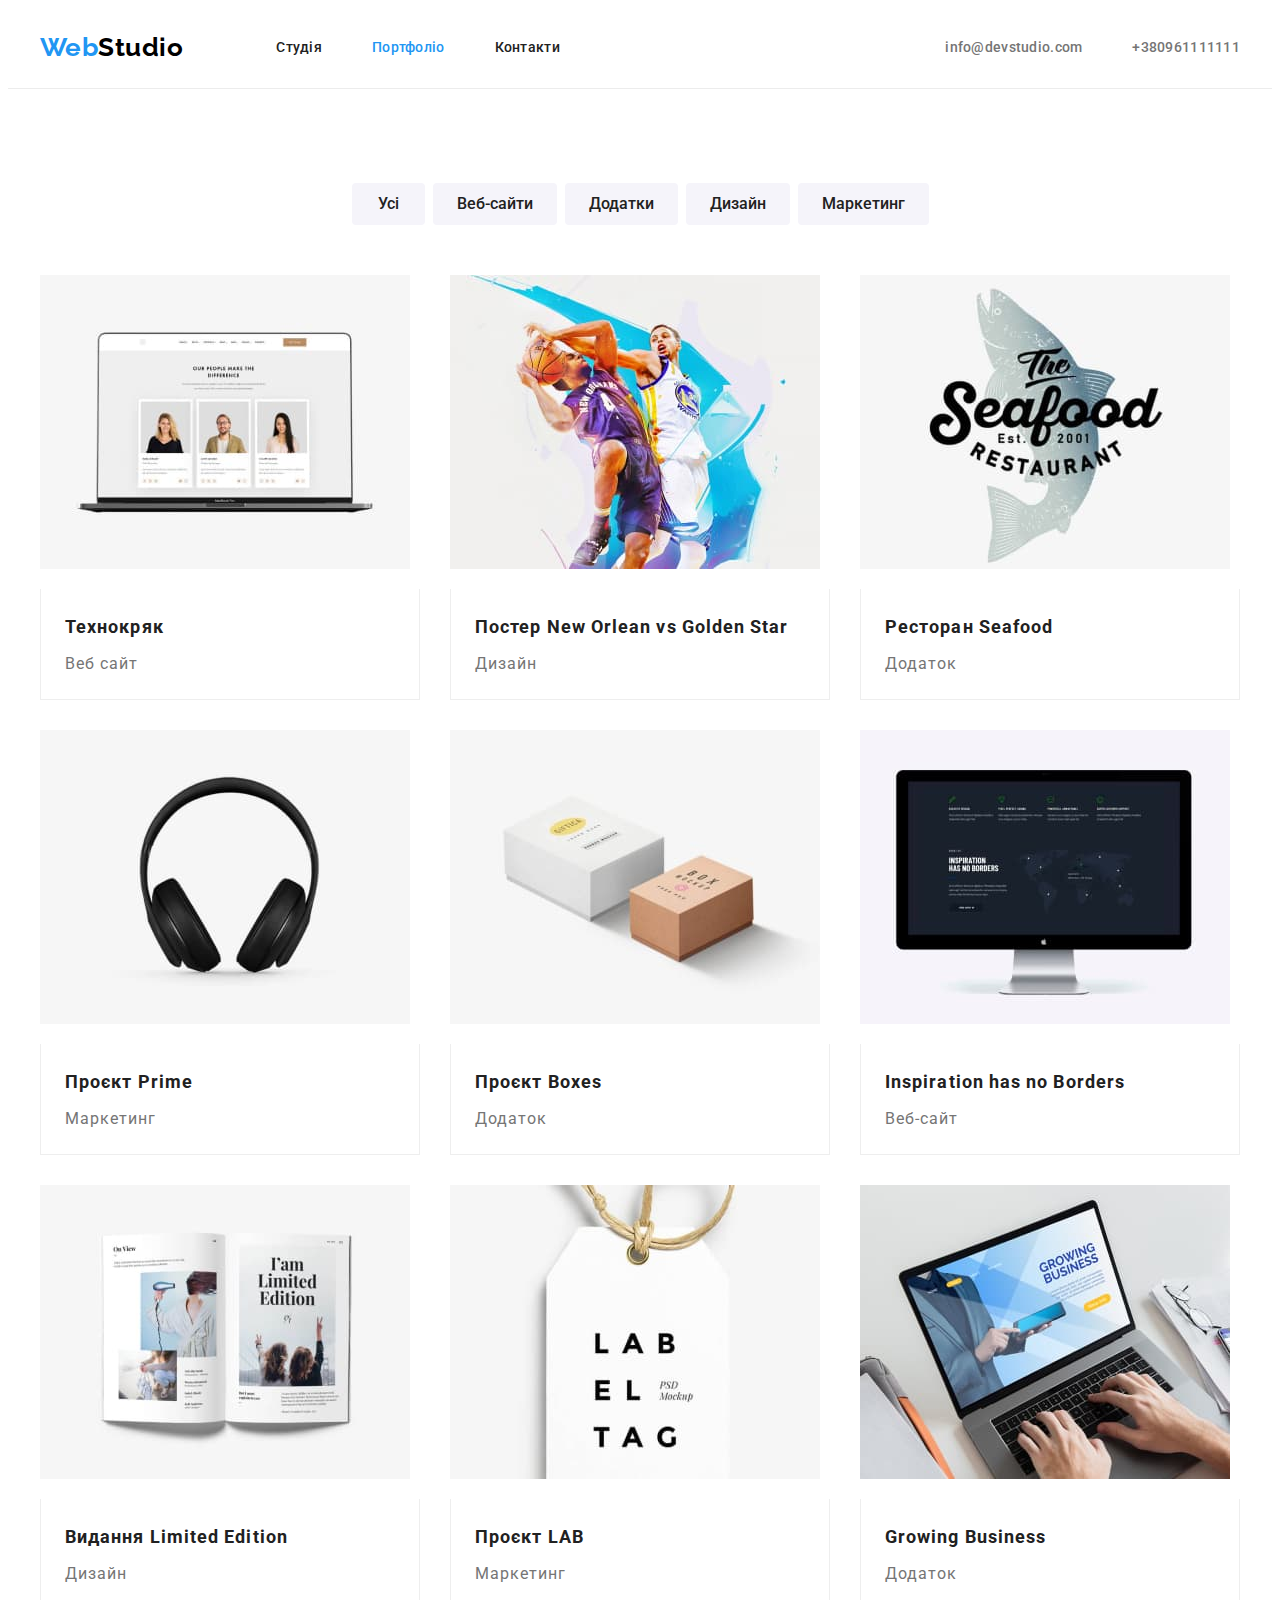
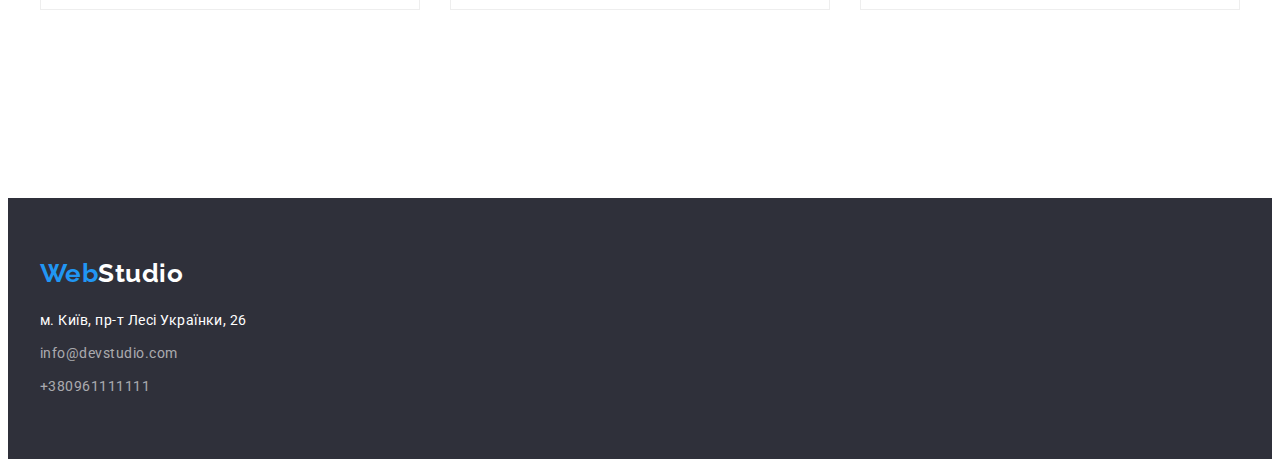
==== commit 17368daa: "ДОМАШКА 3 виправлена за ментором" ====
--- a/portfolio.html
+++ b/portfolio.html
@@ -26,8 +26,8 @@
                     Web<span class="logo-studioheader">Studio</span> </a>
     
                 <ul class="nav">
-                    <li class="item"> <a class="nav-link current" href="./index.html"> Студія </a></li>
-                    <li class="item"> <a class="nav-link" href="./portfolio.html"> Портфоліо </a></li>
+                    <li class="item"> <a class="nav-link" href="./index.html"> Студія </a></li>
+                    <li class="item"> <a class="nav-link current" href="./portfolio.html"> Портфоліо </a></li>
                     <li class="item"> <a class="nav-link" href="#"> Контакти </a></li>
                 </ul>
             </nav>
@@ -42,7 +42,7 @@
 
     <!-- універсальний контент сторінки -->
     <main>
-        <section>
+        <section class="section">
             <div class="container"> 
 
             <h1 class = "visually-hidden"> Portfolio </h1>
@@ -63,72 +63,90 @@
                 <li class="project-item">
                     <a class="project" href="#">
                     <img  class="project-image" src="./images/technokriak.jpg" alt="Технокряк вебсайти" width="370">
+                    <div class="project-border">
                     <h2 class="projects-title"> Технокряк </h2>
                     <p class="projects-filter"> Веб сайт </p>
+                    </div>
                     </a>
                 </li>
 
                 <li class="project-item">
                     <a class="project" href="#">
                     <img class="project-image" src="./images/neworlean.jpg" alt="Постер New Orlean vs Golden Star" width="370">
+                    <div class="project-border">
                     <h2 class="projects-title"> Постер New Orlean vs Golden Star </h2>
                     <p class="projects-filter"> Дизайн </p>
+                    </div>
                     </a>
                 </li>
 
                 <li class="project-item">
                     <a class="project" href="#">
                     <img class="project-image" src="./images/seafood.jpg" alt=" Додаток ресторана Seafood" width="370">
+                    <div class="project-border">
                     <h2 class="projects-title"> Ресторан Seafood </h2>
                     <p class="projects-filter"> Додаток </p>
+                    </div>
                     </a>
                 </li>
 
                 <li class="project-item">
                     <a class="project" href="#">
                     <img class="project-image" src="./images/prime.jpg" alt="Проєкт Prime" width="370">
+                    <div class="project-border">
                     <h3 class="projects-title"> Проєкт Prime </h3>
                     <p class="projects-filter"> Маркетинг </p>
+                    </div>
                     </a>
                 </li>
 
                 <li class="project-item">
                     <a class="project" href="#">
                     <img class="project-image" src="./images/boxes.jpg" alt="Додаток Boxes" width="370">
+                    <div class="project-border"> 
                     <h2 class="projects-title"> Проєкт Boxes </h2>
                     <p class="projects-filter"> Додаток </p>
+                    </div>
                     </a>
                 </li>
 
                 <li class="project-item">
                     <a class="project" href="#">
                     <img class="project-image" src="./images/inspiration.jpg" alt=" Веб сайт Inspiration has no borders" width="370">
+                    <div class="project-border"> 
                     <h2 class="projects-title"> Inspiration has no Borders </h2>
                     <p class="projects-filter"> Веб-сайт </p>
+                    </div>
                     </a>
                 </li>
 
                 <li class="project-item">
                     <a class="project" href="#"> 
                     <img class="project-image" src="./images/limitededition.jpg" alt="Видання Limited Edition" width="370">
+                    <div class="project-border">
                     <h2 class="projects-title"> Видання Limited Edition </h2>
                     <p class="projects-filter"> Дизайн </p>
+                    </div>
                     </a>
                 </li>
 
                 <li class="project-item">
                     <a class="project" href="#">
                     <img class="project-image" src="./images/lab.jpg" alt="Проєкт Lab" width="370">
-                <h2 class="projects-title"> Проєкт LAB </h2>
-                <p class="projects-filter"> Маркетинг </p>
+                    <div class="project-border">
+                    <h2 class="projects-title"> Проєкт LAB </h2>
+                     <p class="projects-filter"> Маркетинг </p>
+                    </div>
                     </a>
                 </li>
 
                 <li class="project-item">
                     <a class="project" href="#">
                     <img class="project-image" src="./images/growingbusiness.jpg" alt="Додаток Growing Business" width="370">
+                    <div class="project-border"> 
                     <h2 class="projects-title"> Growing Business </h2>
                     <p class="projects-filter"> Додаток </p>
+                    </div>
                     </a>
                 </li>
 
@@ -141,19 +159,22 @@
     </main>
 
     <!-- підвал сайта -->
-    <footer>
-        <div class="container">
-        <a href=".index.html" class="logo logo-footer">
+    <footer class="footer">
+      <div class="container">
+          <a href=".index.html" class="logo logo-footer">
             <span class="logo-web">Web</span><span class="logo-studiofooter">Studio</span> </a>
         <address>
             <Ul>
-                <li> <a class="address-list googlemap" href="https://goo.gl/maps/CPtrU1FHBa2aNyZL9" target="_blank" rel="noopener noreferrer nofollow"> м. Київ, пр-т Лесі Українки, 26</a></li>
-                <li> <a class="address-list email" href="mailto:info@devstudio.com"> info@devstudio.com </a> </li>
-                <li> <a class="address-list phone" href="tel:+380961111111"> +380961111111</a> </li>
+                <li class="map"><a class="address-list googlemap " href="https://goo.gl/maps/CPtrU1FHBa2aNyZL9"
+                        target="_blank" rel="noopener noreferrer nofollow"> м. Київ, пр-т Лесі Українки, 26</a></li>
+                <li class="mailto"> <a class="address-list email" href="mailto:info@devstudio.com"> info@devstudio.com
+                    </a> </li>
+                <li><a class="address-list phone" href="tel:+380961111111"> +380961111111</a> </li>
             </Ul>
         </address>
-        </div>
+      </div>
     </footer>
+
     </body>
     
     </html>--- a/css/styles.css
+++ b/css/styles.css
@@ -76,24 +76,16 @@
 }
 
 .container {
-    width: 1170px;
+    width: 1200px;
     padding-left: 15px;
     padding-right: 15px;
 
     margin-left: auto;
     margin-right: auto;
 
-    
-
-    outline: 2px solid tomato;
-    
-
-}
-
-.section {
-    padding-top: 94px;
-    padding-bottom: 94px;
-}
+   
+}
+
 
 .header-list {
     display: flex;
@@ -207,18 +199,16 @@
 
     /* стилі головної сторінки */
 
+
 .hero {
 
-    outline: 2px solid tomato;
-
-    text-align: center;
+      text-align: center;
     background-color: #2F303A;
     
     }
 
 .hero-title {
 
-    padding-top: 200px;
     margin-top: 0;
     margin-bottom: 40px;
 
@@ -235,11 +225,12 @@
 
 .hero-button {
 
-    margin-bottom: 200px;
+    
     border-radius: 4px;
     box-shadow: 0px 4px 4px rgba(0, 0, 0, 0.15);
         padding: 10px 32px;
         min-width: 216px;
+        border-color: transparent;
       
 
     background-color: var(--text-accent-color);
@@ -273,14 +264,42 @@
     margin: -1px;
 }
 
+ .section {
+     padding-top: 94px;
+     padding-bottom: 94px;
+ }
+
+.section-list {
+    
+    display: flex;
+    flex-wrap: wrap;
+    
+}
+
+.section-item {
+
+    flex-basis: calc((100% - 90px) / 4);
+
+}
+
 .section-list .section-item + .section-item {
 
     margin-left: 30px;
 
 }
-
-
+ 
+.section-image {
+
+    flex-basis: calc((100% - 60px) / 3);
+}
+
+.section-list .section-image + .section-image {
+
+    margin-left: 30px;
+
+}
 .section-title {
+
     margin-bottom: 50px;
 
     color: var(--header-color);
@@ -303,11 +322,8 @@
     font-size: 14px;
     line-height: 1.14;
     text-transform: uppercase;
-}
-
-.section-list {
-    display: flex;
-
+
+    
 }
 
 .values {
@@ -316,13 +332,14 @@
     margin-bottom: 0;
     font-size: 14px;
     line-height: 1.71;
-}
-
-
+
+   
+}
 
 .team {
    background-color: var(--secondary-background-color); 
    
+   
 }
 
 .team-item {
@@ -334,12 +351,15 @@
         
 }
 
-.team-photo {
-    margin-bottom: 30px;
-}
+.team-signature {
+    padding-top: 30px;
+    padding-bottom: 30px;
+
+}
+
 
 .team-member {
-    margin-bottom: 10 px;
+    margin-bottom: 10px;
 
     color: var(--header-color);
 
@@ -350,8 +370,7 @@
 }
 
 .team-profession {
-    margin-bottom: 30px;
-
+    
     font-weight: 400;
     font-size: 16px;
     line-height: 1.19;
@@ -361,12 +380,12 @@
 
 .button-list {
     display: flex;
-    margin-top: 94px;
     margin-bottom: 50px;
     justify-content: center;
 
 }
 
+
 .button-list .button-item + .button-item {
     margin-left: 8px;
 }
@@ -374,32 +393,27 @@
 
 .portfolio-button {
 
+    border-color: transparent;
     border-radius: 4px;
     padding: 6px 22px;
     min-width: 73px;
 
-    background-color: var (--secondary-background-color);
+    background-color: var(--secondary-background-color);
     color: var(--header-color);
     font-family: inherit;
     font-weight: 500;
     font-size: 16px;
     line-height: 1.63;
-
-    cursor: pointer
+    cursor: pointer;
 }
 
 .portfolio-button:hover, .portfolio-button:focus {
-
-    padding: 6px 25px;
 
     background-color: var(--text-accent-color);
     color: var(--background-color);
    
 }
 
-.photo-background {
-    background-color: #EEEEEE;
-}
 
 
 .project-list {
@@ -428,7 +442,6 @@
     margin-top: 30px;
     
 
-    outline: 2px solid tomato;
 }
 
 .project {
@@ -438,11 +451,22 @@
 
 .project-image {
     margin-bottom: 20px;
+
+    background-color: #EEEEEE;
+
+}
+
+.project-border {
+
+    padding: 20px 24px;
+
+    border-right: 1px solid #EEEEEE;
+    border-bottom: 1px solid #EEEEEE;
+    border-left: 1px solid #EEEEEE;
 }
      
 .projects-title {
 
-    padding-left: 24px;
     margin-bottom: 4px;
 
     color: var(--header-color);
@@ -458,7 +482,6 @@
 .projects-filter {
 
     margin-bottom: 0;
-    padding-left: 24px;
     color: var(--paragraf-color);
 
        
@@ -471,8 +494,10 @@
 
 /* стилі футера */
 
-footer {
+.footer {
     background-color: #2F303A;
+    padding-top: 60px;
+    padding-bottom: 60px;
 }
 
 
@@ -483,6 +508,8 @@
     line-height: 1.71;
     text-decoration: none;
     list-style-type: none;
+  
+  
     }
 
 .adress-list:focus,
@@ -497,11 +524,21 @@
 
 .googlemap {
 
+    margin-top: 200px;
+    margin-bottom: 99px;
+    color: var(--background-color);
+
+    
+
+}
+.map {
+    margin-top: 20px;
     margin-bottom: 9px;
-    color: var(--background-color);
-
-}
-
+}
+
+.mailto {
+    margin-bottom: 9px;
+}
 .email {
 
     color: rgba(255, 255, 255, 0.6);
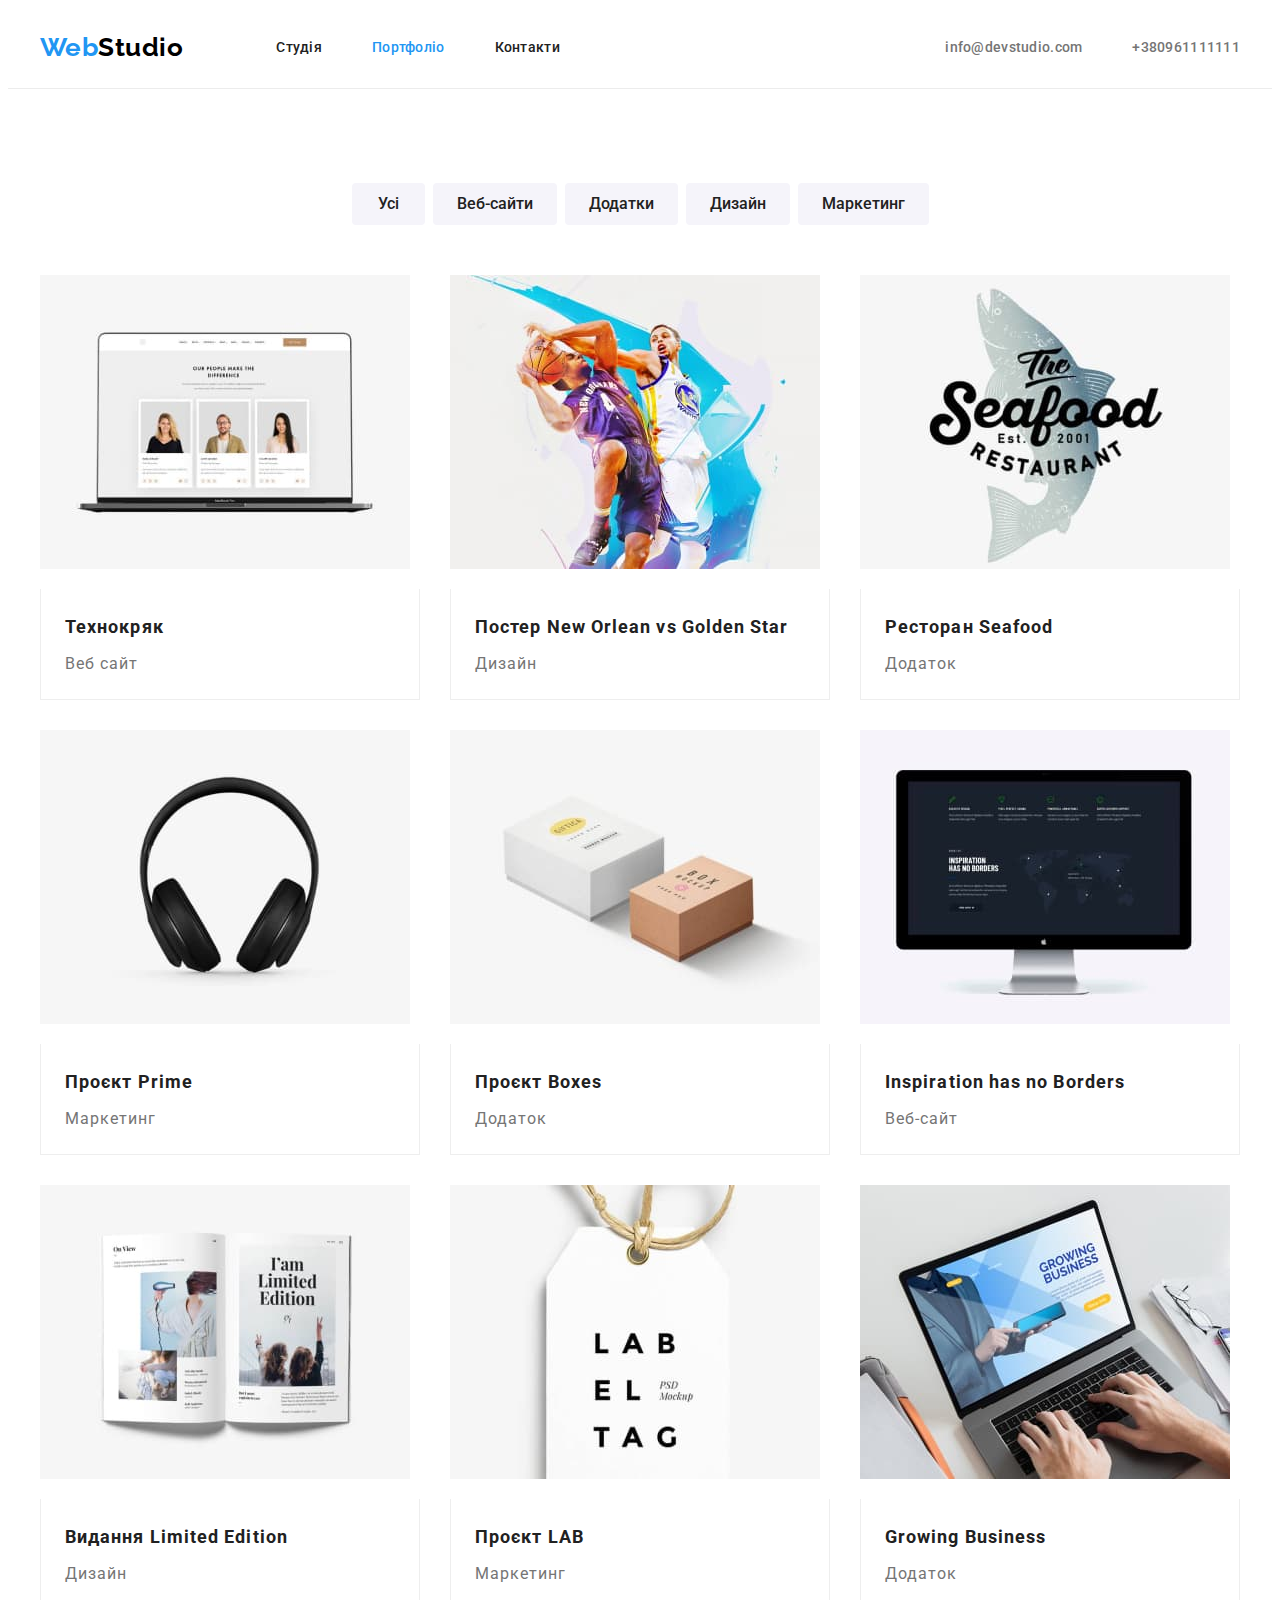
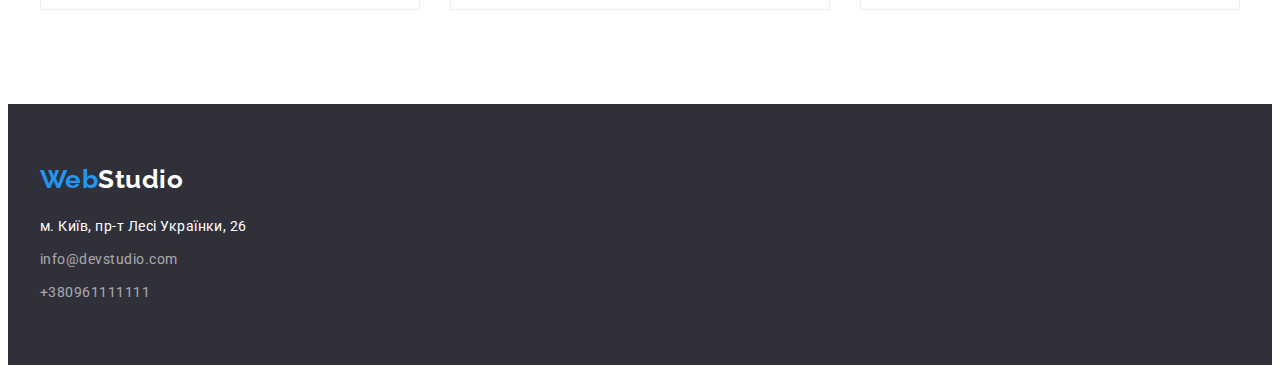
==== commit 22497043: "Домашка 3 Виправлена ще раз" ====
--- a/portfolio.html
+++ b/portfolio.html
@@ -159,22 +159,23 @@
     </main>
 
     <!-- підвал сайта -->
+
     <footer class="footer">
-      <div class="container">
-          <a href=".index.html" class="logo logo-footer">
+       <div class="container">
+           <a href=".index.html" class="logo logo-footer">
             <span class="logo-web">Web</span><span class="logo-studiofooter">Studio</span> </a>
-        <address>
-            <Ul>
+           
+            <address class="address">
+              <Ul>
                 <li class="map"><a class="address-list googlemap " href="https://goo.gl/maps/CPtrU1FHBa2aNyZL9"
                         target="_blank" rel="noopener noreferrer nofollow"> м. Київ, пр-т Лесі Українки, 26</a></li>
                 <li class="mailto"> <a class="address-list email" href="mailto:info@devstudio.com"> info@devstudio.com
                     </a> </li>
                 <li><a class="address-list phone" href="tel:+380961111111"> +380961111111</a> </li>
-            </Ul>
-        </address>
-      </div>
-    </footer>
+             </Ul>
+           </address>
+       </div>
+     </footer>
 
-    </body>
-    
-    </html>+  </body>
+</html>--- a/css/styles.css
+++ b/css/styles.css
@@ -202,8 +202,13 @@
 
 .hero {
 
-      text-align: center;
+    padding-top: 200px;
+    padding-bottom: 200px;
+
+    text-align: center;
     background-color: #2F303A;
+
+   
     
     }
 
@@ -269,6 +274,10 @@
      padding-bottom: 94px;
  }
 
+ .section-top {
+    padding-top: 0;
+ }
+
 .section-list {
     
     display: flex;
@@ -370,6 +379,8 @@
 }
 
 .team-profession {
+
+    margin-bottom: 0;
     
     font-weight: 400;
     font-size: 16px;
@@ -428,9 +439,7 @@
 
     margin-top: -30px;
     margin-left: -30px;
-    margin-bottom: 94px;
-
-    
+       
     
 }
 
@@ -500,6 +509,9 @@
     padding-bottom: 60px;
 }
 
+.address {
+    margin-top: 20px;
+}
 
 .address-list {
 
@@ -524,15 +536,13 @@
 
 .googlemap {
 
-    margin-top: 200px;
-    margin-bottom: 99px;
+   
     color: var(--background-color);
-
-    
-
-}
+    
+}
+
 .map {
-    margin-top: 20px;
+  
     margin-bottom: 9px;
 }
 
